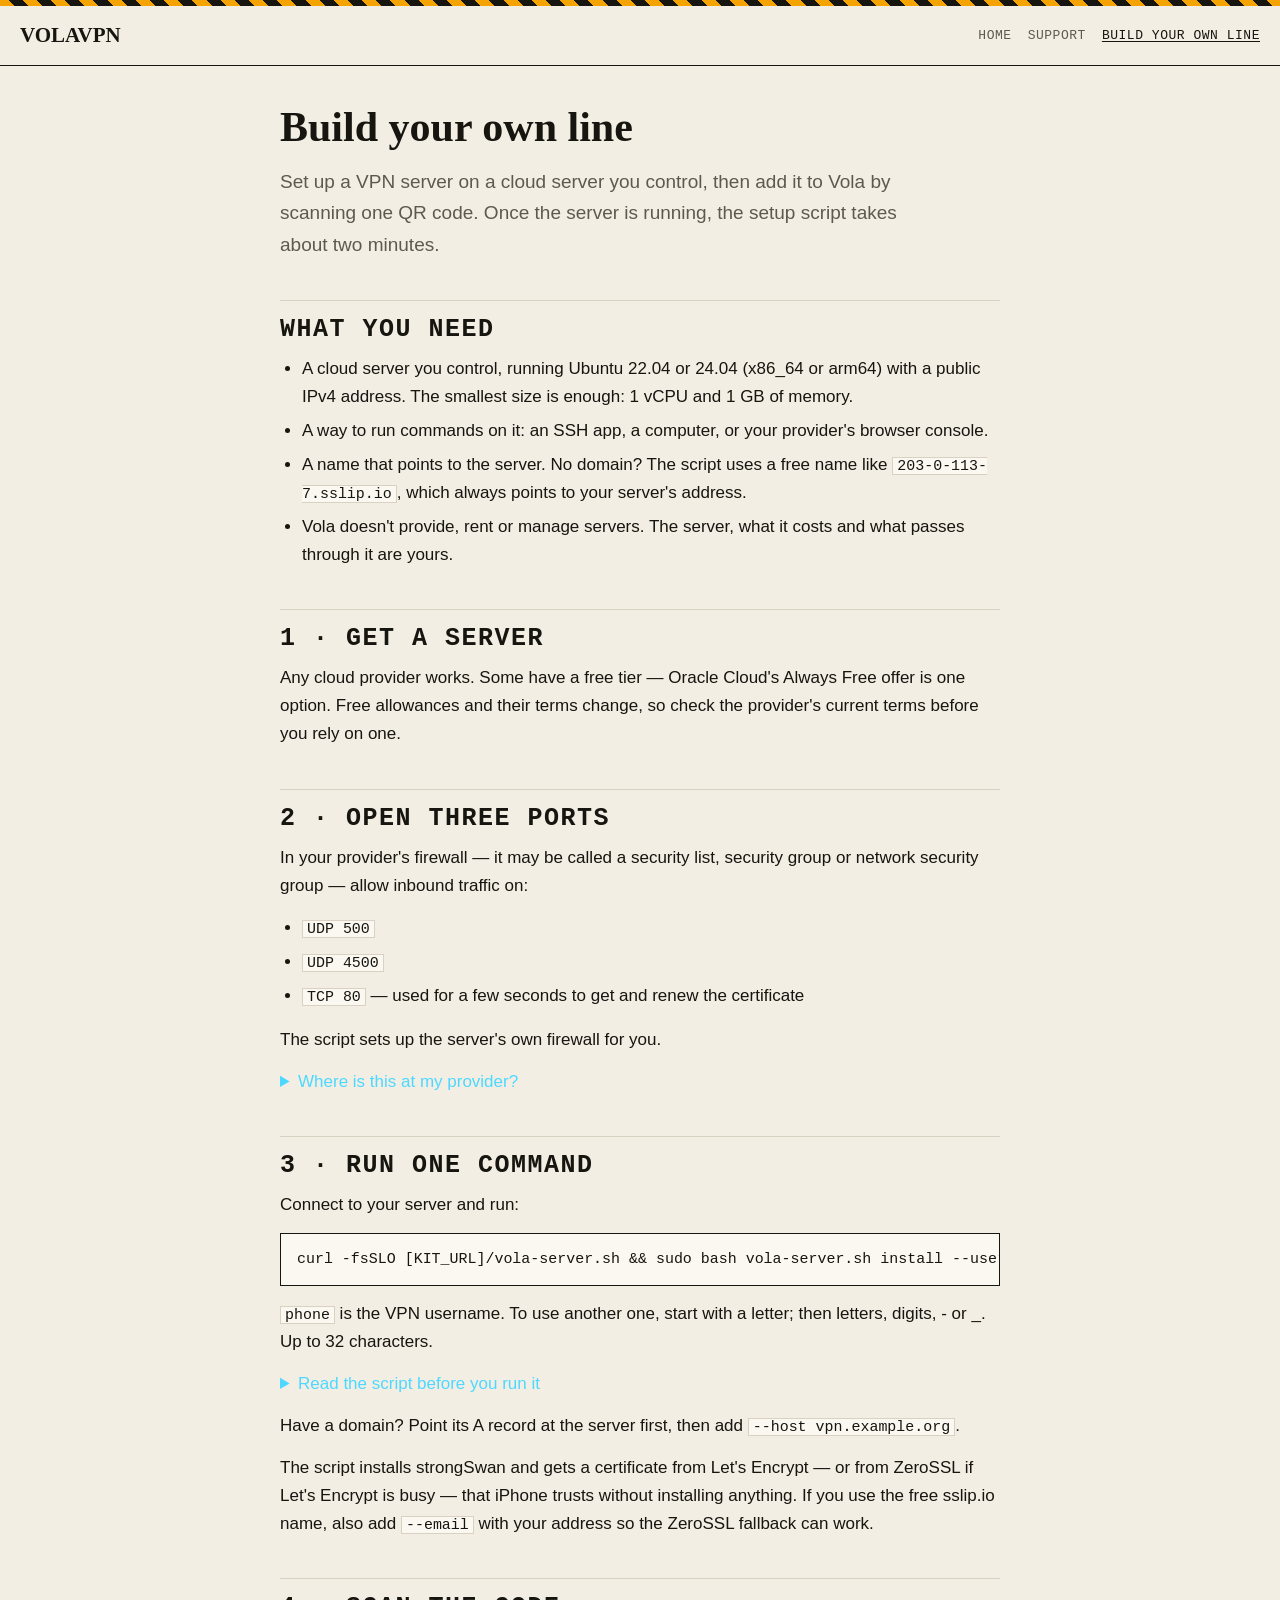
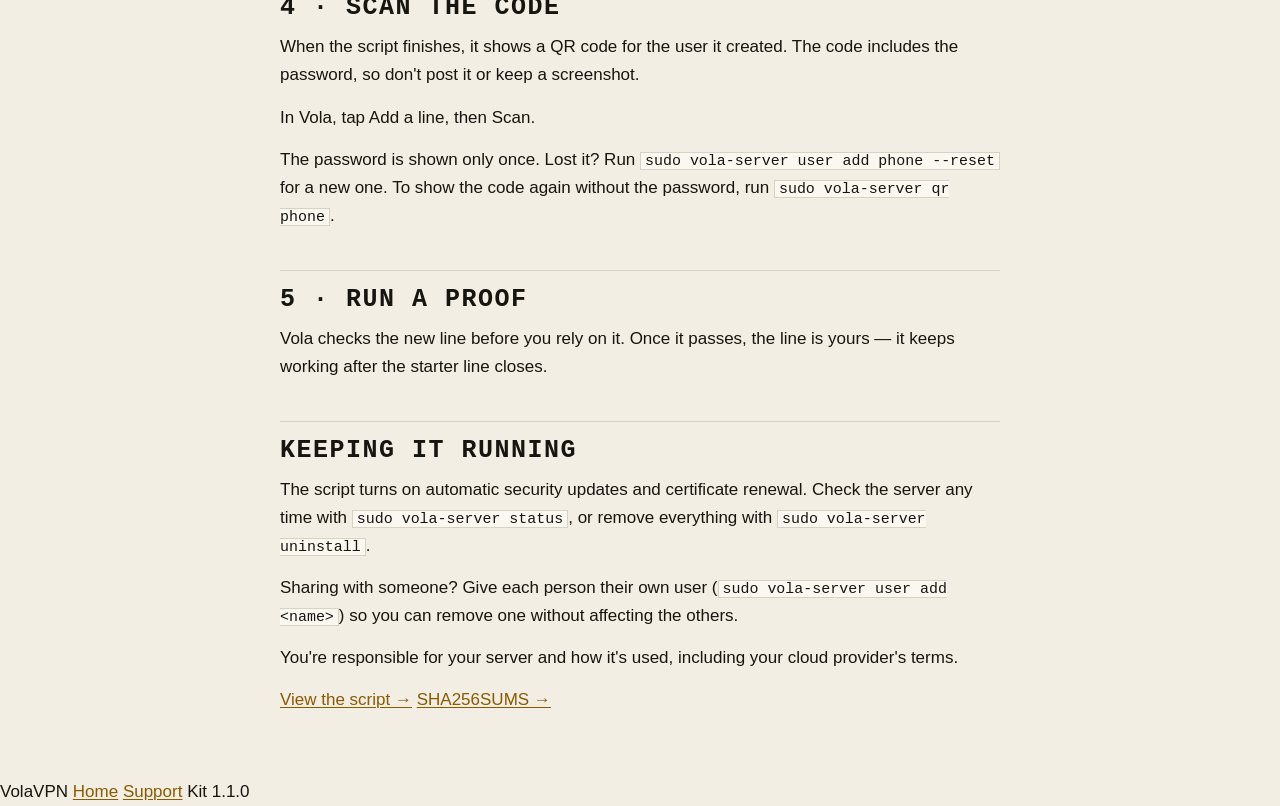
==== kit/index.html @ 00bcf2a0 "Add files via upload" ====
<!doctype html>
<html lang="en">
<head>
<meta charset="utf-8">
<meta name="viewport" content="width=device-width,initial-scale=1">
<title>Build your own line — VolaVPN</title>
<meta name="description" content="Set up a VPN server on a cloud server you control, then add it to Vola by scanning one QR code.">
<meta name="color-scheme" content="dark">
<link rel="stylesheet" href="../style.css">
<style>
  /* only what ../style.css doesn't cover: command blocks and fold-out rows */
  pre.term{white-space:pre;margin:10px 0 14px}
  details{margin:10px 0 14px}
  details summary{cursor:pointer;color:var(--cyn,#4DD8FF)}
  details[open] summary{margin-bottom:8px}
  .step{font-family:var(--mono,ui-monospace,monospace);letter-spacing:.06em;text-transform:uppercase}
</style>
</head>
<body>
<!-- Web version of the in-app guide (DESIGN-2 §4.14.2). Kit 1.1.0. Maintained with server-kit/ (Lane K). -->
<header class="bar">
  <span class="brand">VOLAVPN</span>
  <nav>
    <a href="../index.html">Home</a>
    <a href="../support.html">Support</a>
    <a href="index.html" aria-current="page">Build your own line</a>
  </nav>
</header>

<main>
  <h1>Build your own line</h1>
  <p class="lead">Set up a VPN server on a cloud server you control, then add it to Vola by scanning
    one QR code. Once the server is running, the setup script takes about two minutes.</p>

  <h2 class="step">What you need</h2>
  <ul>
    <li>A cloud server you control, running Ubuntu 22.04 or 24.04 (x86_64 or arm64) with a public
      IPv4 address. The smallest size is enough: 1 vCPU and 1 GB of memory.</li>
    <li>A way to run commands on it: an SSH app, a computer, or your provider's browser console.</li>
    <li>A name that points to the server. No domain? The script uses a free name like
      <code>203-0-113-7.sslip.io</code>, which always points to your server's address.</li>
    <li>Vola doesn't provide, rent or manage servers. The server, what it costs and what passes
      through it are yours.</li>
  </ul>

  <h2 class="step">1 · Get a server</h2>
  <p>Any cloud provider works. Some have a free tier — Oracle Cloud's Always Free offer is one
    option. Free allowances and their terms change, so check the provider's current terms before
    you rely on one.</p>

  <h2 class="step">2 · Open three ports</h2>
  <p>In your provider's firewall — it may be called a security list, security group or network
    security group — allow inbound traffic on:</p>
  <ul class="tight">
    <li><code>UDP 500</code></li>
    <li><code>UDP 4500</code></li>
    <li><code>TCP 80</code> — used for a few seconds to get and renew the certificate</li>
  </ul>
  <p>The script sets up the server's own firewall for you.</p>
  <details>
    <summary>Where is this at my provider?</summary>
    <ul>
      <li><strong>Oracle Cloud</strong>: add ingress rules for UDP 500, UDP 4500 and TCP 80 to the
        subnet's security list or the instance's network security group. The kit handles the
        iptables REJECT rules that Oracle's Ubuntu image has.</li>
      <li><strong>AWS (EC2 / Lightsail)</strong>: add inbound rules for UDP 500, UDP 4500 and TCP 80
        to the instance's security group (on Lightsail, the instance's Networking tab).</li>
      <li><strong>Azure</strong>: add inbound security rules for UDP 500, UDP 4500 and TCP 80 to the
        VM's network security group.</li>
      <li><strong>Google Cloud</strong>: create a VPC firewall rule that allows ingress on UDP 500,
        UDP 4500 and TCP 80 to the instance, for example through a network tag.</li>
    </ul>
  </details>

  <h2 class="step">3 · Run one command</h2>
  <p>Connect to your server and run:</p>
<pre class="term">curl -fsSLO [KIT_URL]/vola-server.sh &amp;&amp; sudo bash vola-server.sh install --user phone</pre>
  <p class="dim"><code>phone</code> is the VPN username. To use another one, start with a letter; then
    letters, digits, - or _. Up to 32 characters.</p>
  <details>
    <summary>Read the script before you run it</summary>
<pre class="term">curl -fsSLO [KIT_URL]/vola-server.sh
curl -fsSLO [KIT_URL]/SHA256SUMS
sha256sum -c SHA256SUMS
less vola-server.sh
sudo bash vola-server.sh install --user phone</pre>
    <p class="dim">The script is plain text. SHA256SUMS lets you check that the file is the one
      published at [KIT_URL].</p>
  </details>
  <p class="dim">Have a domain? Point its A record at the server first, then add
    <code>--host vpn.example.org</code>.</p>
  <p class="dim">The script installs strongSwan and gets a certificate from Let's Encrypt — or from
    ZeroSSL if Let's Encrypt is busy — that iPhone trusts without installing anything. If you use
    the free sslip.io name, also add <code>--email</code> with your address so the ZeroSSL fallback
    can work.</p>

  <h2 class="step">4 · Scan the code</h2>
  <p>When the script finishes, it shows a QR code for the user it created. The code includes the
    password, so don't post it or keep a screenshot.</p>
  <p>In Vola, tap Add a line, then Scan.</p>
  <p class="dim">The password is shown only once. Lost it? Run
    <code>sudo vola-server user add phone --reset</code> for a new one. To show the code again
    without the password, run <code>sudo vola-server qr phone</code>.</p>

  <h2 class="step">5 · Run a proof</h2>
  <p>Vola checks the new line before you rely on it. Once it passes, the line is yours — it keeps
    working after the starter line closes.</p>

  <h2 class="step">Keeping it running</h2>
  <p>The script turns on automatic security updates and certificate renewal. Check the server any
    time with <code>sudo vola-server status</code>, or remove everything with
    <code>sudo vola-server uninstall</code>.</p>
  <p>Sharing with someone? Give each person their own user
    (<code>sudo vola-server user add &lt;name&gt;</code>) so you can remove one without affecting
    the others.</p>
  <p>You're responsible for your server and how it's used, including your cloud provider's
    terms.</p>

  <div class="btnrow">
    <a class="btn go" href="vola-server.sh">View the script →</a>
    <a class="btn" href="SHA256SUMS">SHA256SUMS →</a>
  </div>
</main>

<footer>
  <span>VolaVPN</span>
  <a href="../index.html">Home</a>
  <a href="../support.html">Support</a>
  <span class="sp"></span>
  <span class="faint">Kit 1.1.0</span>
</footer>
</body>
</html>
---- style.css ----
/* ==========================================================================
   VolaVPN site — the app's Paper / Carbon tokens (DESIGN-2.md §5.1, §10.3).
   Warm paper, ink rules, square corners, serif headings, monospaced labels.
   Self-contained: no web fonts, no CDN, no scripts, no trackers.
   ========================================================================== */
:root{
  --paper:#F3EEE4; --card:#FBF8F2; --ink:#17150F; --ink-soft:#5E594F; --ink-faint:#8E887C;
  --rule:#D9D2C3; --signal:#F5A300; --signal-ink:#8A5A00; --verdigris:#1F7A6B; --graphite:#3B3A36;
  --serif:ui-serif,"New York",Georgia,"Times New Roman",serif;
  --mono:ui-monospace,SFMono-Regular,Menlo,Consolas,monospace;
  --body:-apple-system,BlinkMacSystemFont,"Segoe UI",Roboto,Helvetica,Arial,sans-serif;
  color-scheme:light;
}
@media (prefers-color-scheme:dark){
  :root{
    --paper:#121110; --card:#1C1A17; --ink:#EDE6D6; --ink-soft:#A69F90; --ink-faint:#7A7468;
    --rule:#34302A; --signal:#FFB31A; --signal-ink:#FFC857; --verdigris:#3FB39E; --graphite:#6B675F;
    color-scheme:dark;
  }
}
*{box-sizing:border-box;border-radius:0}
html{-webkit-text-size-adjust:100%}
body{margin:0;background:var(--paper);color:var(--ink);font:17px/1.65 var(--body);
  -webkit-font-smoothing:antialiased}
a{color:var(--signal-ink);text-decoration:underline;text-underline-offset:2px}
a:hover{text-decoration-thickness:2px}
img{max-width:100%}

/* Header: a strip of the sign's hazard tape, then a plain ink rule. */
header.bar{border-bottom:1px solid var(--ink);background:var(--paper);
  display:flex;align-items:center;gap:16px;flex-wrap:wrap;padding:18px 20px 12px;position:relative}
header.bar::before{content:"";position:absolute;left:0;right:0;top:0;height:6px;
  background:repeating-linear-gradient(45deg,var(--signal) 0 10px,var(--ink) 10px 20px)}
header.bar .brand{font-family:var(--serif);font-weight:600;font-size:21px;color:var(--ink);text-decoration:none}
header.bar nav{margin-left:auto;display:flex;gap:6px 16px;flex-wrap:wrap;
  font-family:var(--mono);font-size:13px;letter-spacing:.04em;text-transform:uppercase}
header.bar nav a{color:var(--ink-soft);text-decoration:none}
header.bar nav a:hover{color:var(--ink);text-decoration:underline}
header.bar nav a[aria-current="page"]{color:var(--ink);text-decoration:underline}

main{max-width:760px;margin:0 auto;padding:36px 20px 64px}
h1,h2,h3{font-family:var(--serif);font-weight:600;line-height:1.2;color:var(--ink);text-wrap:balance}
h1{font-size:clamp(30px,6vw,42px);margin:0 0 14px}
h2{font-size:25px;margin:40px 0 10px;padding-top:14px;border-top:1px solid var(--rule)}
h3{font-size:19px;margin:26px 0 8px}
p{margin:0 0 14px}
ul{margin:0 0 16px;padding-left:22px}
li{margin:6px 0}
strong{font-weight:600}
code,pre{font-family:var(--mono);font-size:.88em}
code{background:var(--card);border:1px solid var(--rule);padding:0 4px;overflow-wrap:anywhere}
pre{background:var(--card);border:1px solid var(--ink);padding:14px 16px;overflow-x:auto;line-height:1.55;margin:0 0 16px}
pre code{background:none;border:0;padding:0}
.lead{font-size:19px;color:var(--ink-soft);max-width:60ch}
.soft{color:var(--ink-soft)}
.label{font-family:var(--mono);font-size:12px;letter-spacing:.08em;text-transform:uppercase;color:var(--ink-soft);margin:0 0 6px}

/* Cards: the line-card look — card paper, 1 pt ink stroke, square corners. */
.cards{display:grid;grid-template-columns:repeat(auto-fit,minmax(210px,1fr));gap:14px;margin:22px 0}
.card{background:var(--card);border:1px solid var(--ink);padding:16px 18px}
.card h3{margin:0 0 6px;font-size:18px}
.card p{margin:0;color:var(--ink-soft);font-size:15.5px}

/* Monospaced line card (Home page). */
.linecard{background:var(--card);border:1px solid var(--ink);padding:14px 18px;margin:24px 0;
  font-family:var(--mono);font-size:14px;line-height:1.8;max-width:440px}
.linecard .row{display:flex;gap:8px}
.linecard .k{color:var(--ink-soft);min-width:5.5em}
.linecard .fill{flex:1;border-bottom:1px dotted var(--ink-faint);transform:translateY(-6px)}

table{border-collapse:collapse;width:100%;margin:0 0 18px;font-size:15px}
th,td{border:1px solid var(--rule);padding:8px 10px;text-align:left;vertical-align:top}
th{font-family:var(--mono);font-size:12px;letter-spacing:.06em;text-transform:uppercase;color:var(--ink-soft);background:var(--card)}
.scroll{overflow-x:auto}

.note{border-left:3px solid var(--ink);padding:2px 0 2px 14px;color:var(--ink-soft)}
.tbd{color:var(--ink-faint)}

footer.foot{border-top:1px solid var(--rule);padding:18px 20px 36px;text-align:center;
  font-family:var(--mono);font-size:12px;color:var(--ink-soft)}
footer.foot a{color:var(--ink-soft)}

@media (max-width:520px){
  body{font-size:16px}
  header.bar nav{margin-left:0;width:100%}
}
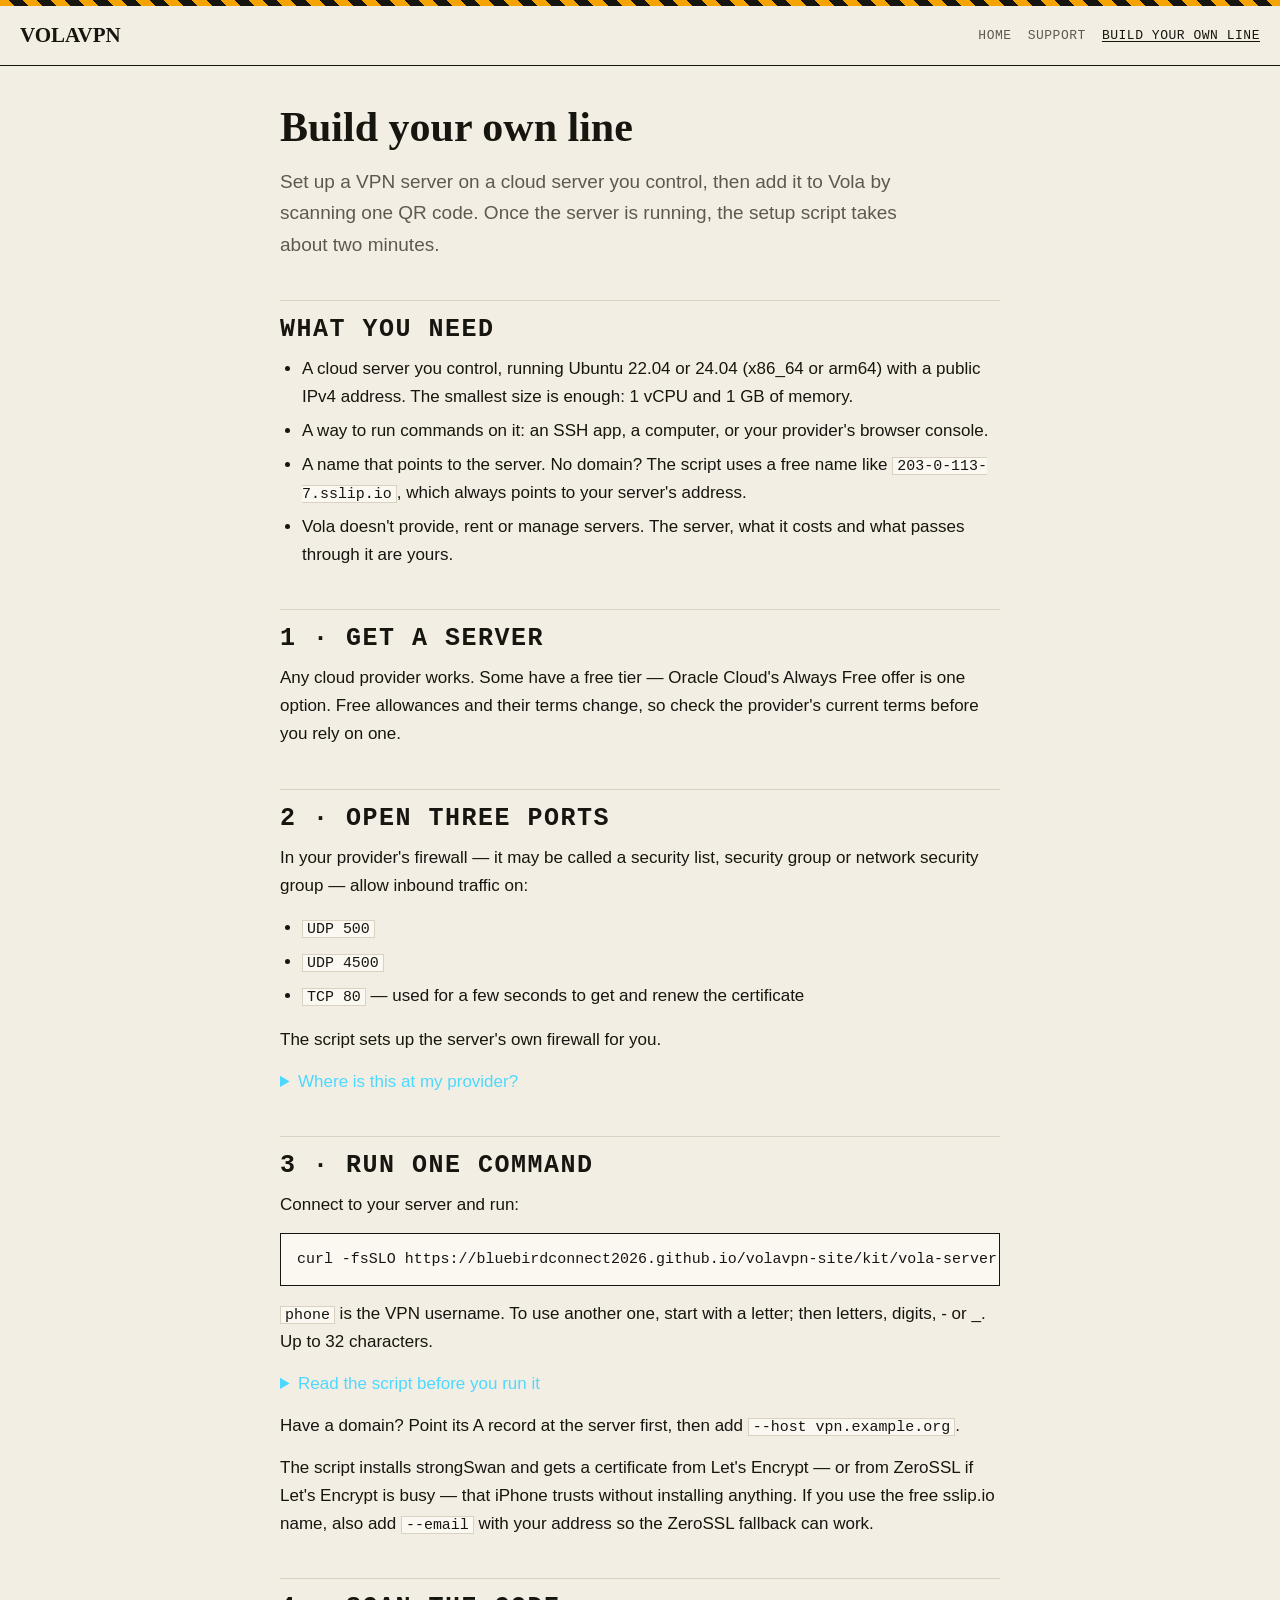
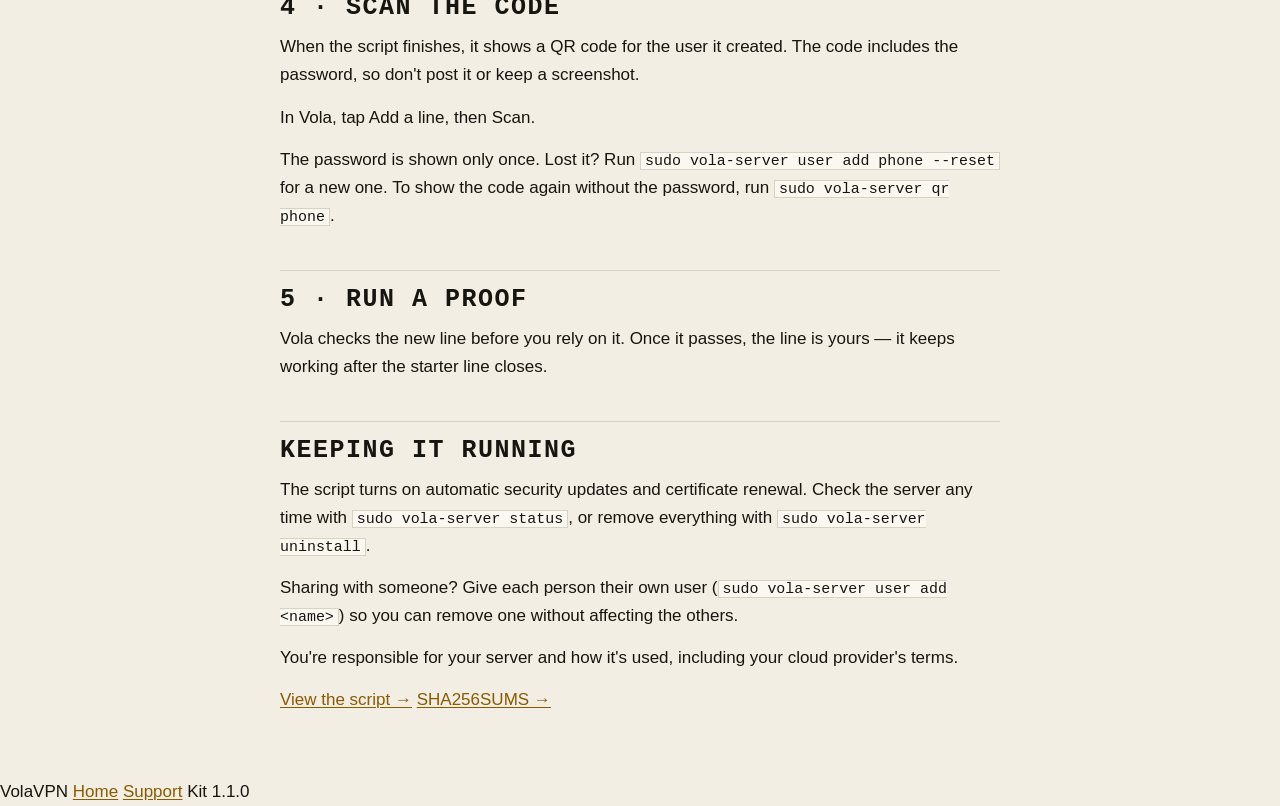
==== commit a0d45731: "Add files via upload" ====
--- a/kit/index.html
+++ b/kit/index.html
@@ -74,18 +74,18 @@
 
   <h2 class="step">3 · Run one command</h2>
   <p>Connect to your server and run:</p>
-<pre class="term">curl -fsSLO [KIT_URL]/vola-server.sh &amp;&amp; sudo bash vola-server.sh install --user phone</pre>
+<pre class="term">curl -fsSLO https://bluebirdconnect2026.github.io/volavpn-site/kit/vola-server.sh &amp;&amp; sudo bash vola-server.sh install --user phone</pre>
   <p class="dim"><code>phone</code> is the VPN username. To use another one, start with a letter; then
     letters, digits, - or _. Up to 32 characters.</p>
   <details>
     <summary>Read the script before you run it</summary>
-<pre class="term">curl -fsSLO [KIT_URL]/vola-server.sh
-curl -fsSLO [KIT_URL]/SHA256SUMS
+<pre class="term">curl -fsSLO https://bluebirdconnect2026.github.io/volavpn-site/kit/vola-server.sh
+curl -fsSLO https://bluebirdconnect2026.github.io/volavpn-site/kit/SHA256SUMS
 sha256sum -c SHA256SUMS
 less vola-server.sh
 sudo bash vola-server.sh install --user phone</pre>
     <p class="dim">The script is plain text. SHA256SUMS lets you check that the file is the one
-      published at [KIT_URL].</p>
+      published at https://bluebirdconnect2026.github.io/volavpn-site/kit.</p>
   </details>
   <p class="dim">Have a domain? Point its A record at the server first, then add
     <code>--host vpn.example.org</code>.</p>
